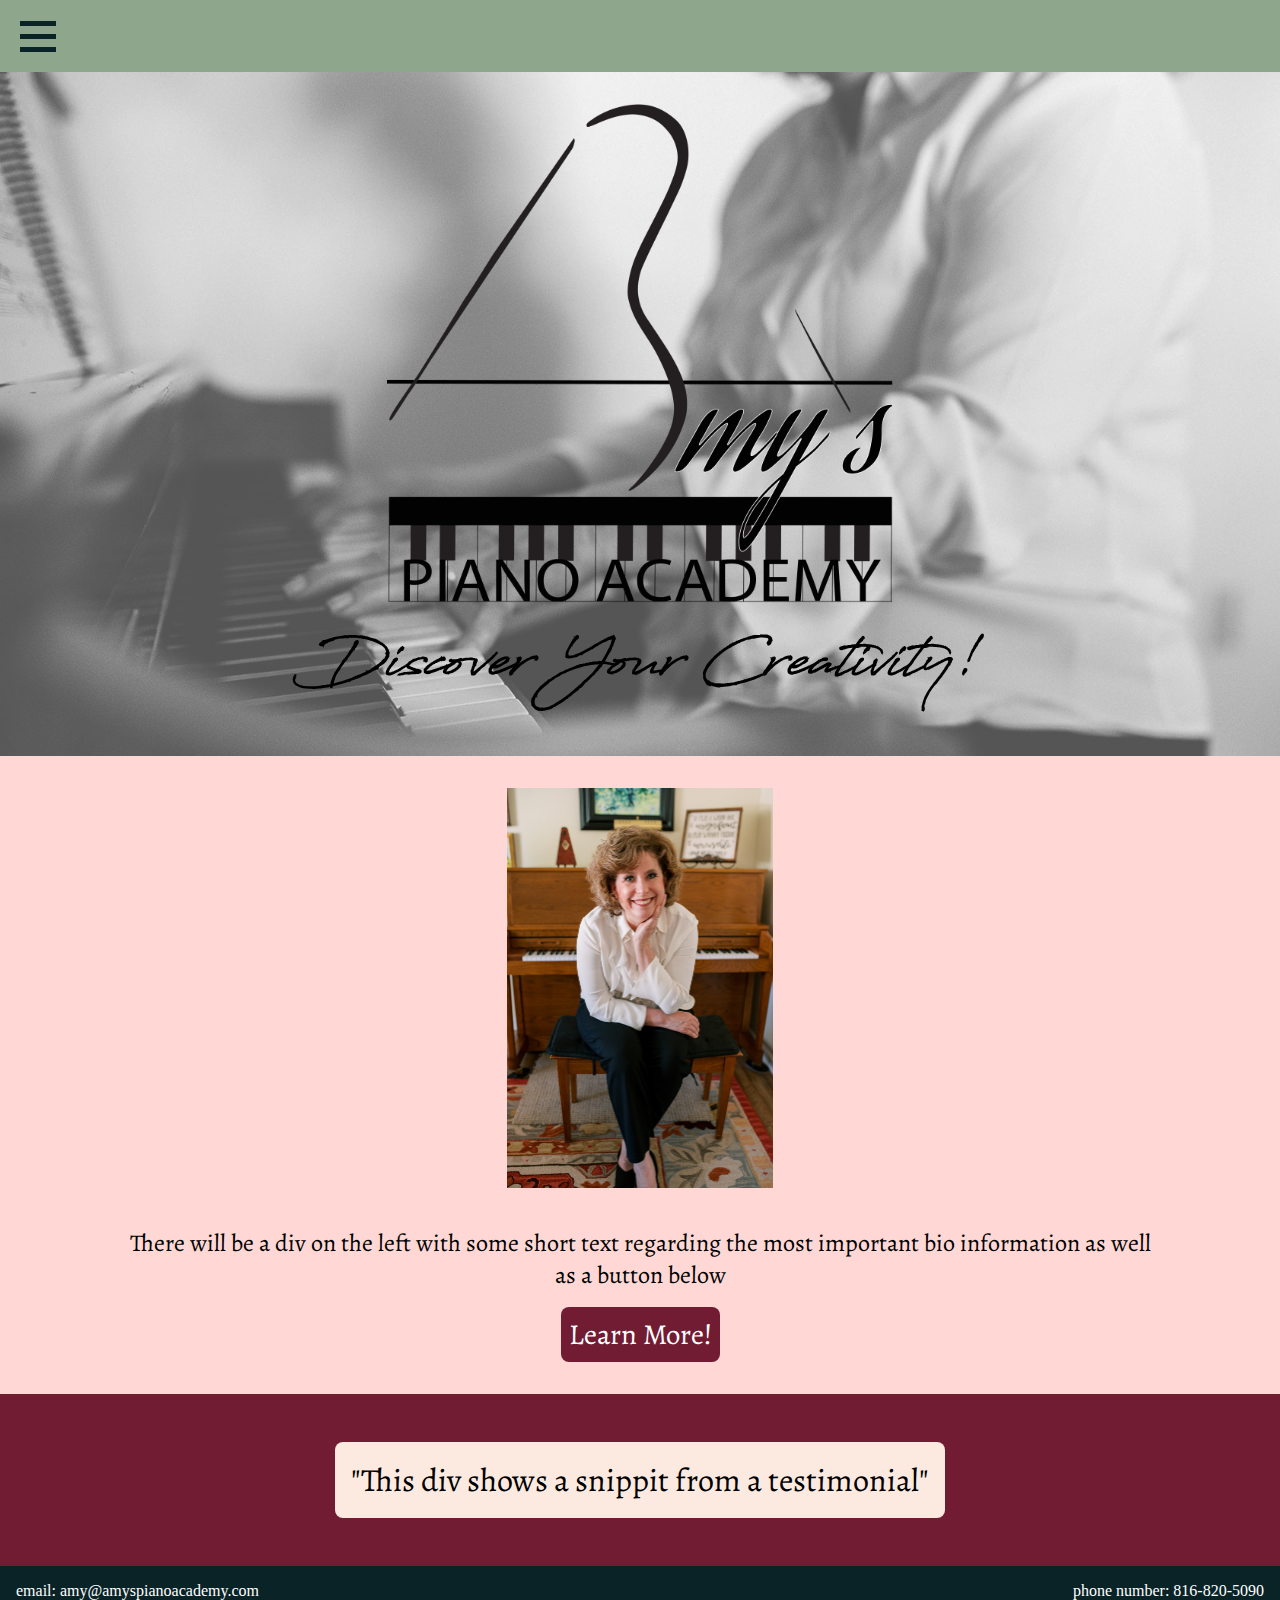
==== index.html @ 3a51057c "Started work on making teaching tree functional" ====
<!DOCTYPE html>
<html lang="en">
<head>
    <meta charset="UTF-8">
    <meta name="viewport" content="width=device-width, initial-scale=1.0">
    <link rel="stylesheet" href="styles.css" >
    <link href="https://fonts.googleapis.com/css2?family=Alegreya:ital,wght@0,400..900;1,400..900&display=swap" rel="stylesheet">
    <title>Amy's Piano Academy - Home Page</title>

    <!--Opens and closes the sidebar menu-->
    <script>
      var menuOpen = false;

      function toggleNav(x) {
        if (menuOpen == false){
          document.getElementById("sidebar").style.width = "250px";
          menuOpen = true;
        } else {
          document.getElementById("sidebar").style.width = "0";
          menuOpen = false;
        }
        x.classList.toggle("change");
      }
    </script>
    
      
</head>
<body style="margin: 0px;">
      <div class="header">
        <div class="header-button-container" onclick="toggleNav(this)">
          <div class="bar1"></div>
          <div class="bar2"></div>
          <div class="bar3"></div>
        </div>
        <div class="header-image-container">
        </div> 
      </div>

      <div class="sidebar" id="sidebar">
        <a class="active" href="index.html">Home Page</a>
        <a class="black-key-button"></a>
        <a href="about.html">About</a>
        <a class="black-key-button"></a>
        <a href="testimonials.html">Testimonials</a>
        <a class="black-key-button"></a>
        <a href="teaching_tree.html">Teaching Tree</a>
        <a href="contact.html">Contact</a>
        <a class="black-key-button"></a>
        <a></a>
        <a class="black-key-button"></a>
        <a></a>
        <a></a>
        <a class="black-key-button"></a>
        <a></a>
        <a class="black-key-button"></a>
        <a></a>
        <a></a>
        <a class="black-key-button"></a>
        <a ></a>
        <a class="black-key-button"></a><a href=""></a>
      </div>
  
      
      <div class="content">
        <div style="text-align: center; max-height: 1024px; padding-top: 32px; background-image: url(images/Amy_Eisenhutt_September_2024-34.jpg); background-size: cover;">
          <img src="images/Amy's Piano Academy Logo.png" alt="Amy's Piano Academy Logo" style="max-height: 512px; max-width: 66%; margin: auto; margin-bottom: 0px; display: flex;" >
          <h1 class="fade-in-text" style="margin-bottom: 36px; margin-top: 5px; font-family: 'Antro Vectra Bolder">Discover Your Creativity!</h1>
        </div>
        <div class="index-bio">
          <div style="flex-wrap: wrap-reverse; display: flex; margin:auto;">
            <div style="font-size: x-large; justify-content: center; align-items: center; margin: auto;">
              <p style="margin: 16px; max-width: 116vh;">There will be a div on the left with some short text regarding the most important bio information as well as a button below</p>
              <a href="about.html"><button class="button-primary">Learn More!</button></a>
            </div>
            <div style="text-align: center; margin: auto; margin-top:16px; margin-bottom: 16px;">
              <img src="images/Amy_Eisenhutt_September_2024-40.jpg" height="400px">
            </div>
          </div>
        </div>
        <div class="index-testimonial">
          <div class="index-speech">
            "This div shows a snippit from a testimonial"
          </div>
          
        </div>
        
      </div>
      <footer>
          <div>
            email: amy@amyspianoacademy.com 
          </div>
          <div>
            phone number: 816-820-5090
          </div>
        </footer>
</body>
</html>
---- styles.css ----
:root{
    --color-ivory: #fceae1;
    --color-gunmetal: #092327;
    --color-light-red: #ffd8d5;
    --color-claret: #711c33;
    --color-green: #8ea78c;
}

@font-face {
  font-family: 'MyriadProCondensed';
  src: url(fonts/MyriadProCondensed.ttf);
}

@font-face {
  font-family: 'AguafinaScript';
  src: url(fonts/AGUAFINASCRIPT-REGULAR.TTF);
}

@font-face {
  font-family: 'Antro Vectra';
  src: url(fonts/Antro_Vectra.otf);
}

.body{
    margin: 0px;
    background-color: var(--color-ivory);
}

@font-face {
  font-family: 'Antro Vectra Bolder';
  src: url(fonts/Antro_Vectra.otf);
}

.sidebar {
    margin: 0;
    padding: 0;
    width: 224px;
    background-color: white;
    position: fixed;
    overflow: hidden;
    max-height: max-content;
    font-family: 'Alegreya';
    font-size: 20px;
    transition: 0.5s;
    width: 0px;
    z-index: 1;
  }

  .sidebar a {
    display: block;
    color: var(--color-gunmetal);
    padding: 16px;
    text-decoration: none;
    border-style: solid;
    border-left: hidden;
    height: 24px;
    text-align: end;
    border-top-left-radius: 0px;
    border-bottom-left-radius: 0px;
    transition: 0.3s;
    padding: auto;
  }

  .black-key-button{
    background-color: var(--color-gunmetal);
    padding: 8px !important;
    width: 80px;
    max-height: 12px;
    position: absolute;
    margin-top: 45px;
  }
   
  .sidebar a.active {
    background-color: var(--color-claret);
    color: white;
  }
  
  .sidebar a:hover:not(.active) {
    background-color: var(--color-gunmetal);
    color: var(--color-ivory);
    
  }

.header{
    position: sticky;
    top: 0;
    display: flex;
    align-items: center;
    justify-content: space-between;
    padding: 4px;
    background-color: var(--color-green);
    height: 64px;
    z-index: 1;
}

.header-image-container{
  position: absolute; /* Positions logo absolutely */
  left: 50%; /* Move logo container to the center */
  transform: translateX(-50%);
  max-height: 64px;
}

.header-button-container{
  display: inline-block;
  cursor: pointer;
  margin-left: 16px;
}


.bar1, .bar2, .bar3 {
  width: 36px;
  height: 5px;
  background-color: var(--color-gunmetal);
  margin: 8px 0;
  transition: 0.4s;
}

.change .bar1 {
  transform: translate(0, 13px) rotate(-45deg);
}

.change .bar2 {opacity: 0;}

.change .bar3 {
  transform: translate(0, -13px) rotate(45deg);
}
  
.content {
    display: flex;
    background-color: var(--color-ivory);
    font-family: 'Alegreya';
    flex-direction: column;
    max-width: 100%;
    min-height: 100vh;
    text-align: center;
    transition: 0.5s;
  }

.index-bio{
  background-color: var(--color-light-red);
  color: black;
  display: flex;
  flex-wrap: wrap-reverse;
  flex-direction: row;
  font-size: larger;
  justify-content: space-between;
  padding: 16px;
  justify-content: center;
  align-items: center;
}

.index-bio button{
  background-color: var(--color-claret);
  border-radius: 8px;
  border-width: 0px;
  padding: 8px;
  color: white;
  font-size: larger;
  font-family: 'Alegreya', serif;
  transition: 0.3s;
  margin-bottom: 16px;
}

.index-bio button:hover{
  background-color: #431723;
  cursor: pointer;
}


.index-testimonial{
  background-color: var(--color-claret) ;
  color: white;
  font-size: xx-large;
  padding: 16px;
}

.index-speech{
  color: black;
  background-color: var(--color-ivory);
  max-width: max-content;
  justify-content: center;
  text-align: center;
  border-radius: 8px;
  padding: 16px;
  margin: auto;
  margin-top: 32px;
  margin-bottom: 32px;
  display: flex;
  flex-wrap: wrap;
}

footer{
  display: flex;
  background-color: #092327;
  color: white;
  left: 0;
  bottom: 0;
  padding: 16px;
  flex-direction: row;
  justify-content: space-between;
}


  .testimonials-row{
    display: flex;
    flex-wrap: wrap;
  }

  .testimonial, .testimonial-image-container{
    display: flex;
    text-align: left;
    font-size: 20px;
    padding: 16px;
    margin: auto;
    margin-bottom: 32px;
    margin-top: 32px;
    flex: 1;
    background-color: white;
    border-radius: 8px;
    max-width: 90vw;
    box-shadow: 12px 12px 16px 0px #ab7a76;
    flex-direction: column;
    line-height: 36px;
  }

  .testimonial-image-container img{
    margin: auto;
    max-width: 100%;
  }

  .testimonial-signature{
    text-align: end;
    margin-top: 16px;
    margin-top: auto;
    font-style: italic;
    font-size: 16px;
    color: var(--color-gunmetal);
  }

  .contact-card{
    display: flex;
    flex-direction: column;
    margin: 36px;
    background-color: var(--color-gunmetal);
    color: white;
    border-radius: 8px;
    padding: 32px;
    text-align: left;
    font-size: x-large;
    margin-left: 10vw;
    margin-right: 10vw;
    box-shadow: 12px 12px 16px 0px #ab7a76;
  }

  .contact-card a{
    text-decoration: none;
    color: var(--color-green);
    text-decoration: underline;
  }

  .repeat-dot{
    height: 8px;
    width: 8px;
    background-color: black;
    border-radius: 50%;
    display: inline-block;
    margin-left: 16px;
    margin-right: 16px;
  }

  .mobile-divider{
    width: 100%;
  }
  
  .svg-container {
    min-height: 100vh;
    background-image: url(images/tree.svg); /* Path to your SVG */
    background-repeat: repeat-y; /* Repeat on the Y-axis */
    background-position: center; /* Center the SVG horizontally */
    background-size: contain; /* Maintain aspect ratio and stretch vertically */
}

.tree-card{
  background-color: white;
  max-width: 600px;
  min-width: 40%;
  padding: 16px;
  border-radius: 8px;
  text-align: left;
  margin: 16px;
  box-shadow: 12px 12px 16px 0px #ab7a76;
  display: flex;
  flex-direction: row;
}

  @media (max-width: 768px) {
    .sidebar {
        width: 0px;
    }

    .body{
        flex-direction: column;
    }

    div.content{
        margin-left: 0px;
    }

    .testimonial, .testimonial-image-container{
      display: block;
      width: 0%;
      min-width: 60%;
    }

    
}

@media (min-width: 768px){
    .mobile-divider{
      display: none;
    }

    .testimonial, .testimonial-image-container{
      margin: 36px;
    }
}

.fade-in-text {
  font-size: 380%;
  font-weight: bolder;
  animation: fadeIn 5s;
  -webkit-animation: fadeIn 5s;
  -moz-animation: fadeIn 5s;
  -o-animation: fadeIn 5s;
  -ms-animation: fadeIn 5s;
}


@keyframes fadeIn {
  0% { opacity: 0; }
  100% { opacity: 1; }
}

@-moz-keyframes fadeIn {
  0% { opacity: 0; }
  100% { opacity: 1; }
}

@-webkit-keyframes fadeIn {
  0% { opacity: 0; }
  100% { opacity: 1; }
}

@-o-keyframes fadeIn {
  0% { opacity: 0; }
  100% { opacity: 1; }
}

@-ms-keyframes fadeIn {
  0% { opacity: 0; }
  100% { opacity: 1; }
}
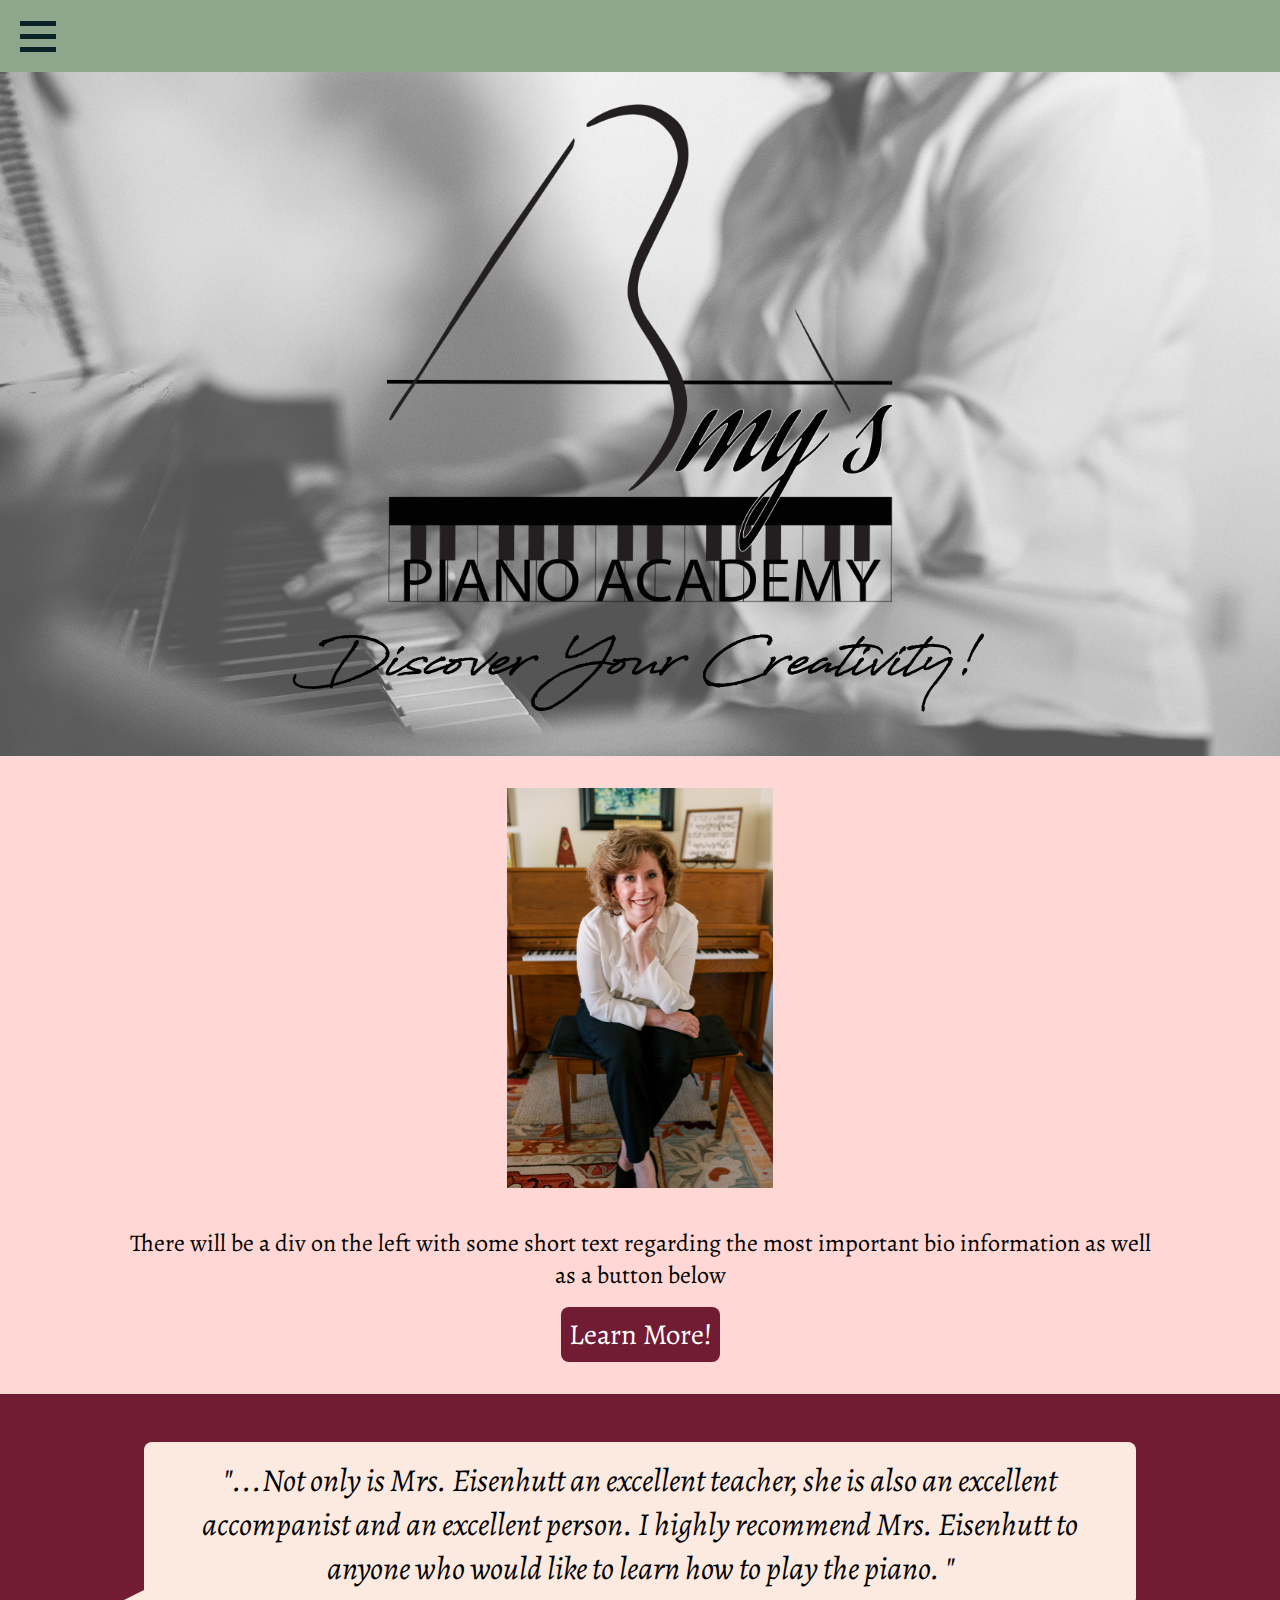
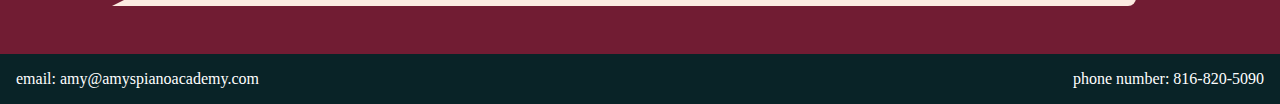
==== commit 8a3992bf: "Added in third photo to testimonials page and added speech bubble tail to testimonial on index page" ====
--- a/index.html
+++ b/index.html
@@ -79,7 +79,12 @@
         </div>
         <div class="index-testimonial">
           <div class="index-speech">
-            "This div shows a snippit from a testimonial"
+            <em>"...Not only is Mrs. Eisenhutt an excellent teacher, she is also an excellent 
+              accompanist and an excellent person. I highly recommend Mrs. Eisenhutt 
+              to anyone who would like to learn how to play the piano. "</em>
+            <div style="position: absolute; width: 64px; height: 32px; bottom: 0px; left: -32px; background-color: var(--color-ivory); z-index: -1; clip-path: polygon(100% 100%, 0% 100%, 100% 0%);">
+
+            </div>
           </div>
           
         </div>
--- a/styles.css
+++ b/styles.css
@@ -187,6 +187,10 @@
   margin-bottom: 32px;
   display: flex;
   flex-wrap: wrap;
+  margin-left: 10vw;
+  margin-right: 10vw;
+  position: relative;
+  z-index: 0;
 }
 
 footer{
@@ -258,6 +262,10 @@
     text-decoration: underline;
   }
 
+  .contact-card *{
+    margin-bottom: 8px;
+  }
+
   .repeat-dot{
     height: 8px;
     width: 8px;
@@ -277,7 +285,7 @@
     background-image: url(images/tree.svg); /* Path to your SVG */
     background-repeat: repeat-y; /* Repeat on the Y-axis */
     background-position: center; /* Center the SVG horizontally */
-    background-size: contain; /* Maintain aspect ratio and stretch vertically */
+    background-size: 60%;
 }
 
 .tree-card{
@@ -287,13 +295,26 @@
   padding: 16px;
   border-radius: 8px;
   text-align: left;
-  margin: 16px;
+  margin: 40px;
   box-shadow: 12px 12px 16px 0px #ab7a76;
   display: flex;
   flex-direction: row;
-}
-
-  @media (max-width: 768px) {
+  align-items: center;
+  margin-bottom: 5vw;
+}
+
+.tree-card-description{
+  padding: 8px;
+}
+
+.tree-card img{
+  justify-self: center;
+  display: flex;
+  margin: auto;
+  max-width: 33%;
+}
+
+  @media (max-width: 600px) {
     .sidebar {
         width: 0px;
     }
@@ -307,17 +328,26 @@
     }
 
     .testimonial, .testimonial-image-container{
-      display: block;
       width: 0%;
       min-width: 60%;
     }
 
+    .tree-card{
+      flex-wrap: wrap;
+      margin-left: 16px !important;
+      margin-right: 16px !important;
+    }
+
     
 }
 
-@media (min-width: 768px){
+@media (min-width: 600px){
     .mobile-divider{
       display: none;
+    }
+
+    .tree-card{
+      flex-wrap: nowrap;
     }
 
     .testimonial, .testimonial-image-container{
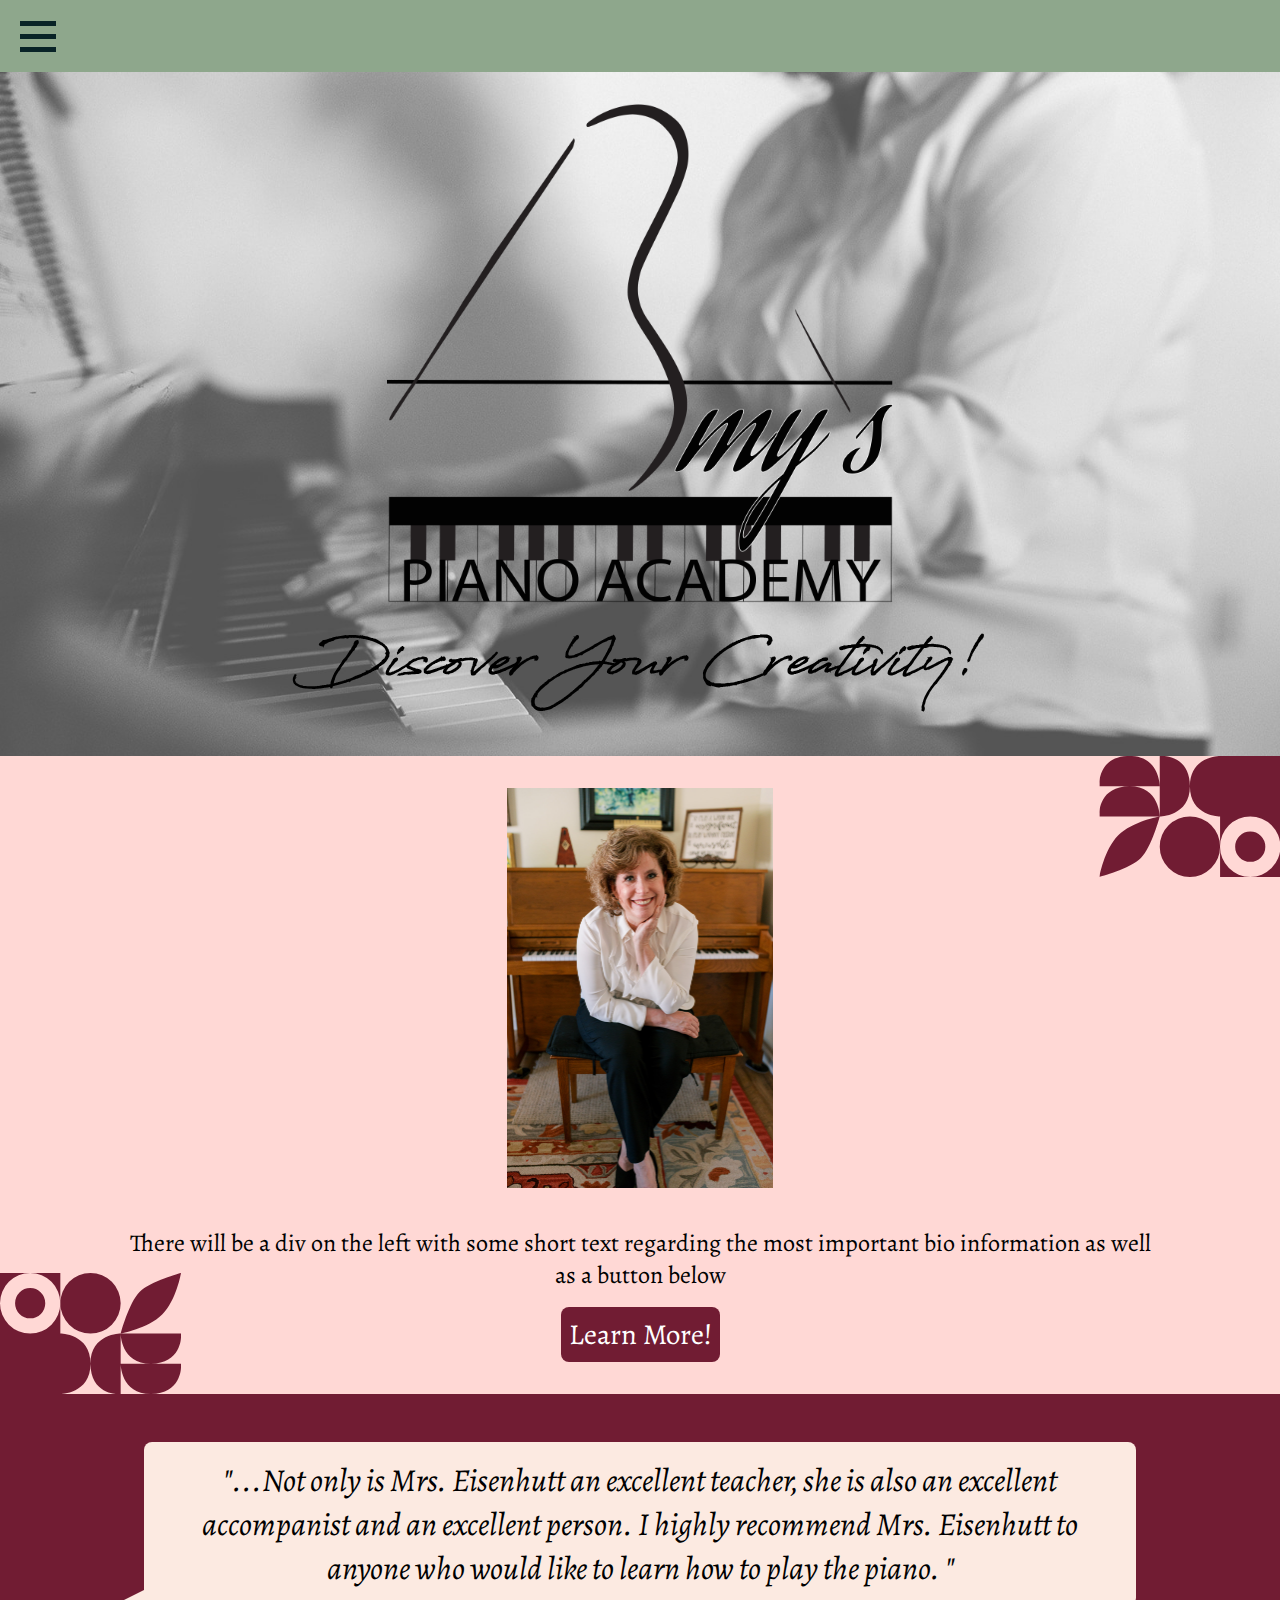
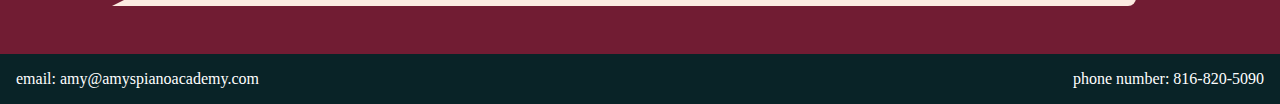
==== commit 24e0465c: "Added full bio to about page and footer" ====
--- a/index.html
+++ b/index.html
@@ -76,6 +76,8 @@
               <img src="images/Amy_Eisenhutt_September_2024-40.jpg" height="400px">
             </div>
           </div>
+          <img src="images/abstract_corner.svg" style="position: absolute; left: 0px; bottom: 0px; max-width: 25%; z-index: 0">
+          <img src="images/abstract_corner.svg" style="position: absolute; right: 0px; top: 0px; max-width: 25%; z-index: 0; transform: rotate(180deg);">
         </div>
         <div class="index-testimonial">
           <div class="index-speech">
--- a/styles.css
+++ b/styles.css
@@ -43,7 +43,7 @@
     font-size: 20px;
     transition: 0.5s;
     width: 0px;
-    z-index: 1;
+    z-index: 2;
   }
 
   .sidebar a {
@@ -90,7 +90,7 @@
     padding: 4px;
     background-color: var(--color-green);
     height: 64px;
-    z-index: 1;
+    z-index: 2;
 }
 
 .header-image-container{
@@ -147,6 +147,11 @@
   padding: 16px;
   justify-content: center;
   align-items: center;
+  position: relative;
+}
+
+.index-bio * {
+  z-index: 1;
 }
 
 .index-bio button{
@@ -204,6 +209,24 @@
   justify-content: space-between;
 }
 
+.about-text{
+  background-color: var(--color-light-red);
+  display: flex;
+  text-align: left;
+  justify-content: center;
+  flex-wrap: wrap;
+  font-size: x-large;
+  margin-left: 0px;
+  margin-right: 0px;
+  padding: 32px;
+  margin-top: 32px;
+  border-radius: 16px;
+  box-shadow: 12px 12px 16px 0px var(--color-gunmetal);
+}
+
+.bio-img{
+  margin: auto;
+}
 
   .testimonials-row{
     display: flex;
@@ -314,6 +337,7 @@
   max-width: 33%;
 }
 
+
   @media (max-width: 600px) {
     .sidebar {
         width: 0px;
@@ -338,6 +362,11 @@
       margin-right: 16px !important;
     }
 
+    .about-image-left, .about-image-right{
+      margin-left: auto;
+      margin-right: auto;
+    }
+
     
 }
 
@@ -352,6 +381,19 @@
 
     .testimonial, .testimonial-image-container{
       margin: 36px;
+    }
+
+    .about-image-left{
+      margin-right: 32px;
+    }
+
+    .about-image-right{
+      margin-left: 32px;
+    }
+
+    .about-text{
+      margin-left: 12%;
+      margin-right: 12%;
     }
 }
 
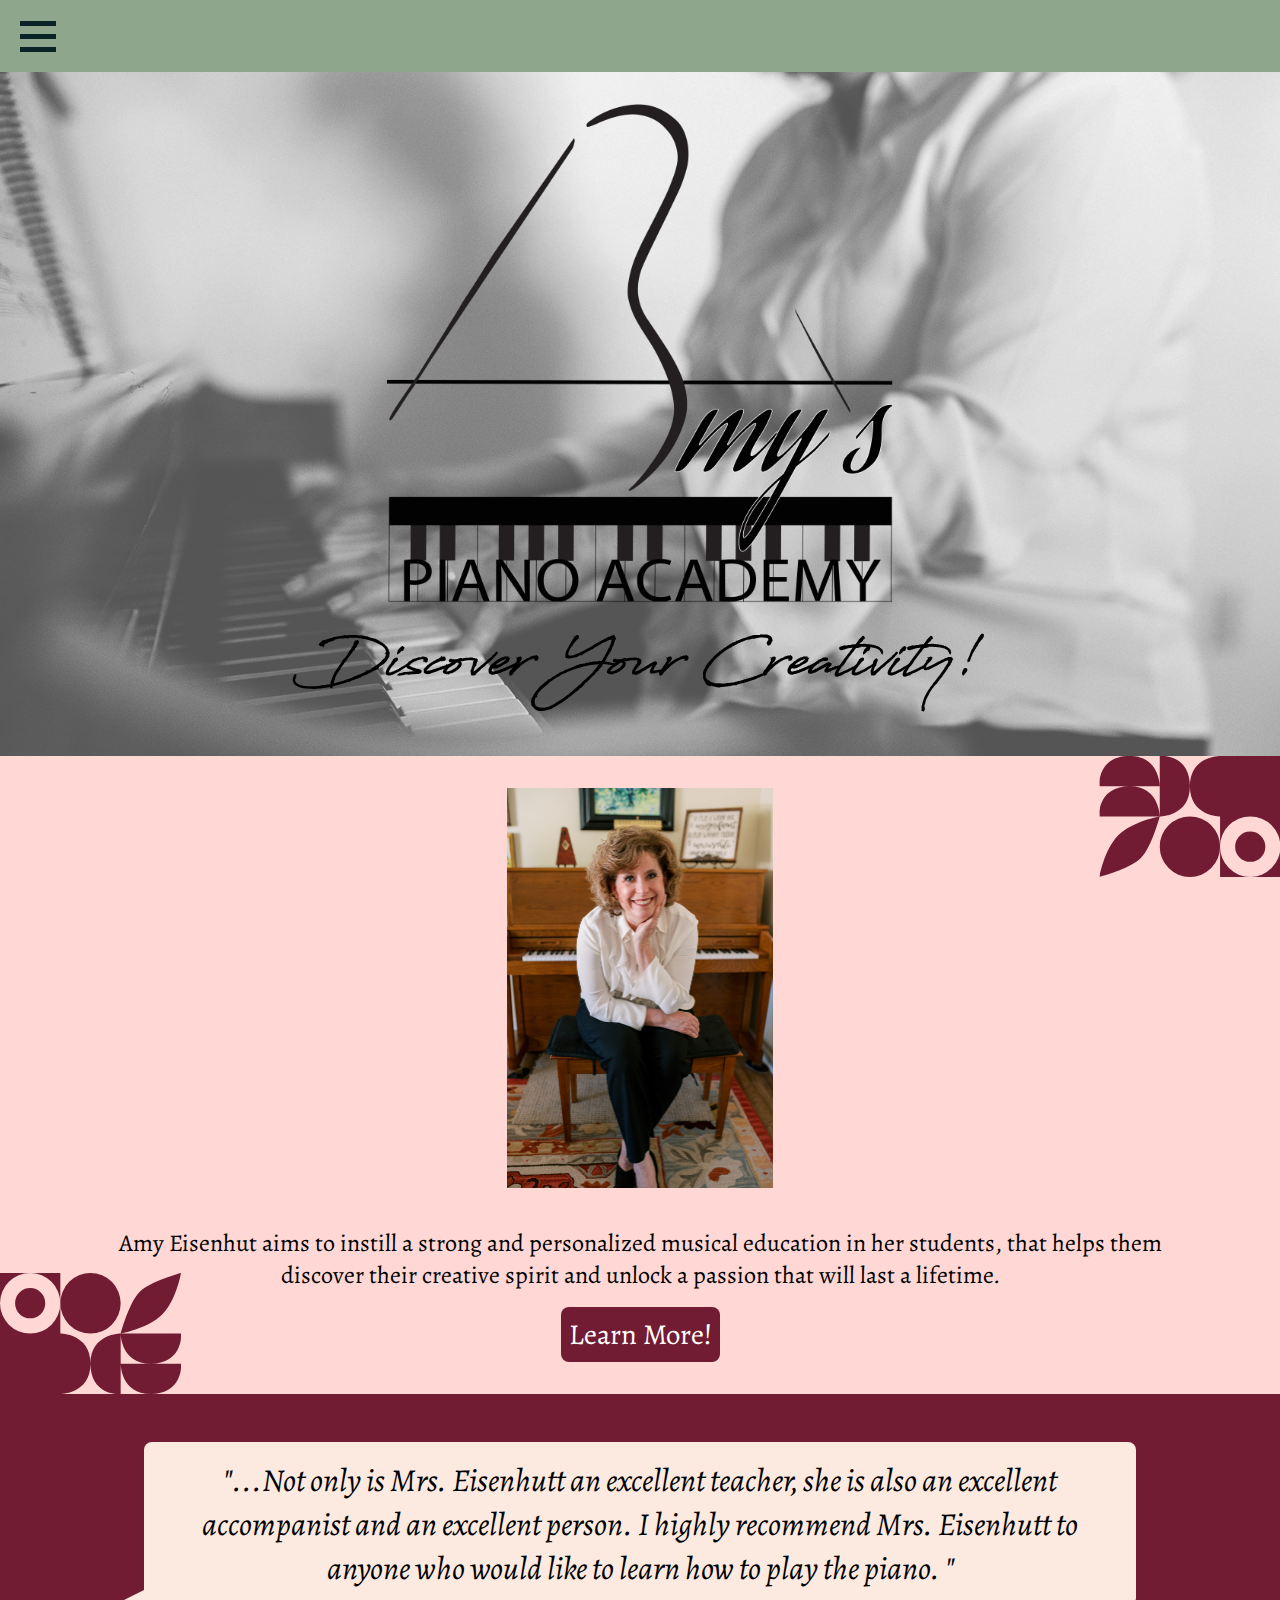
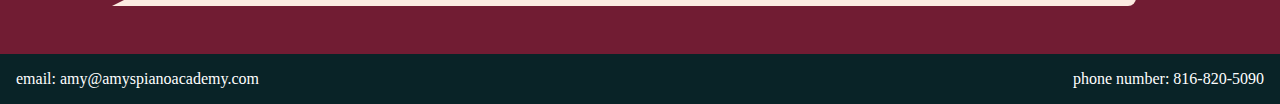
==== commit 187c841d: "Added in last text and added border to image on contact page" ====
--- a/index.html
+++ b/index.html
@@ -69,7 +69,7 @@
         <div class="index-bio">
           <div style="flex-wrap: wrap-reverse; display: flex; margin:auto;">
             <div style="font-size: x-large; justify-content: center; align-items: center; margin: auto;">
-              <p style="margin: 16px; max-width: 116vh;">There will be a div on the left with some short text regarding the most important bio information as well as a button below</p>
+              <p style="margin: 16px; max-width: 116vh;"> Amy Eisenhut aims to instill a strong and personalized musical education in her students, that helps them discover their creative spirit and unlock a passion that will last a lifetime.</p>
               <a href="about.html"><button class="button-primary">Learn More!</button></a>
             </div>
             <div style="text-align: center; margin: auto; margin-top:16px; margin-bottom: 16px;">
--- a/styles.css
+++ b/styles.css
@@ -337,6 +337,10 @@
   max-width: 33%;
 }
 
+.contact-photo{
+  border: 20px solid;
+}
+
 
   @media (max-width: 600px) {
     .sidebar {
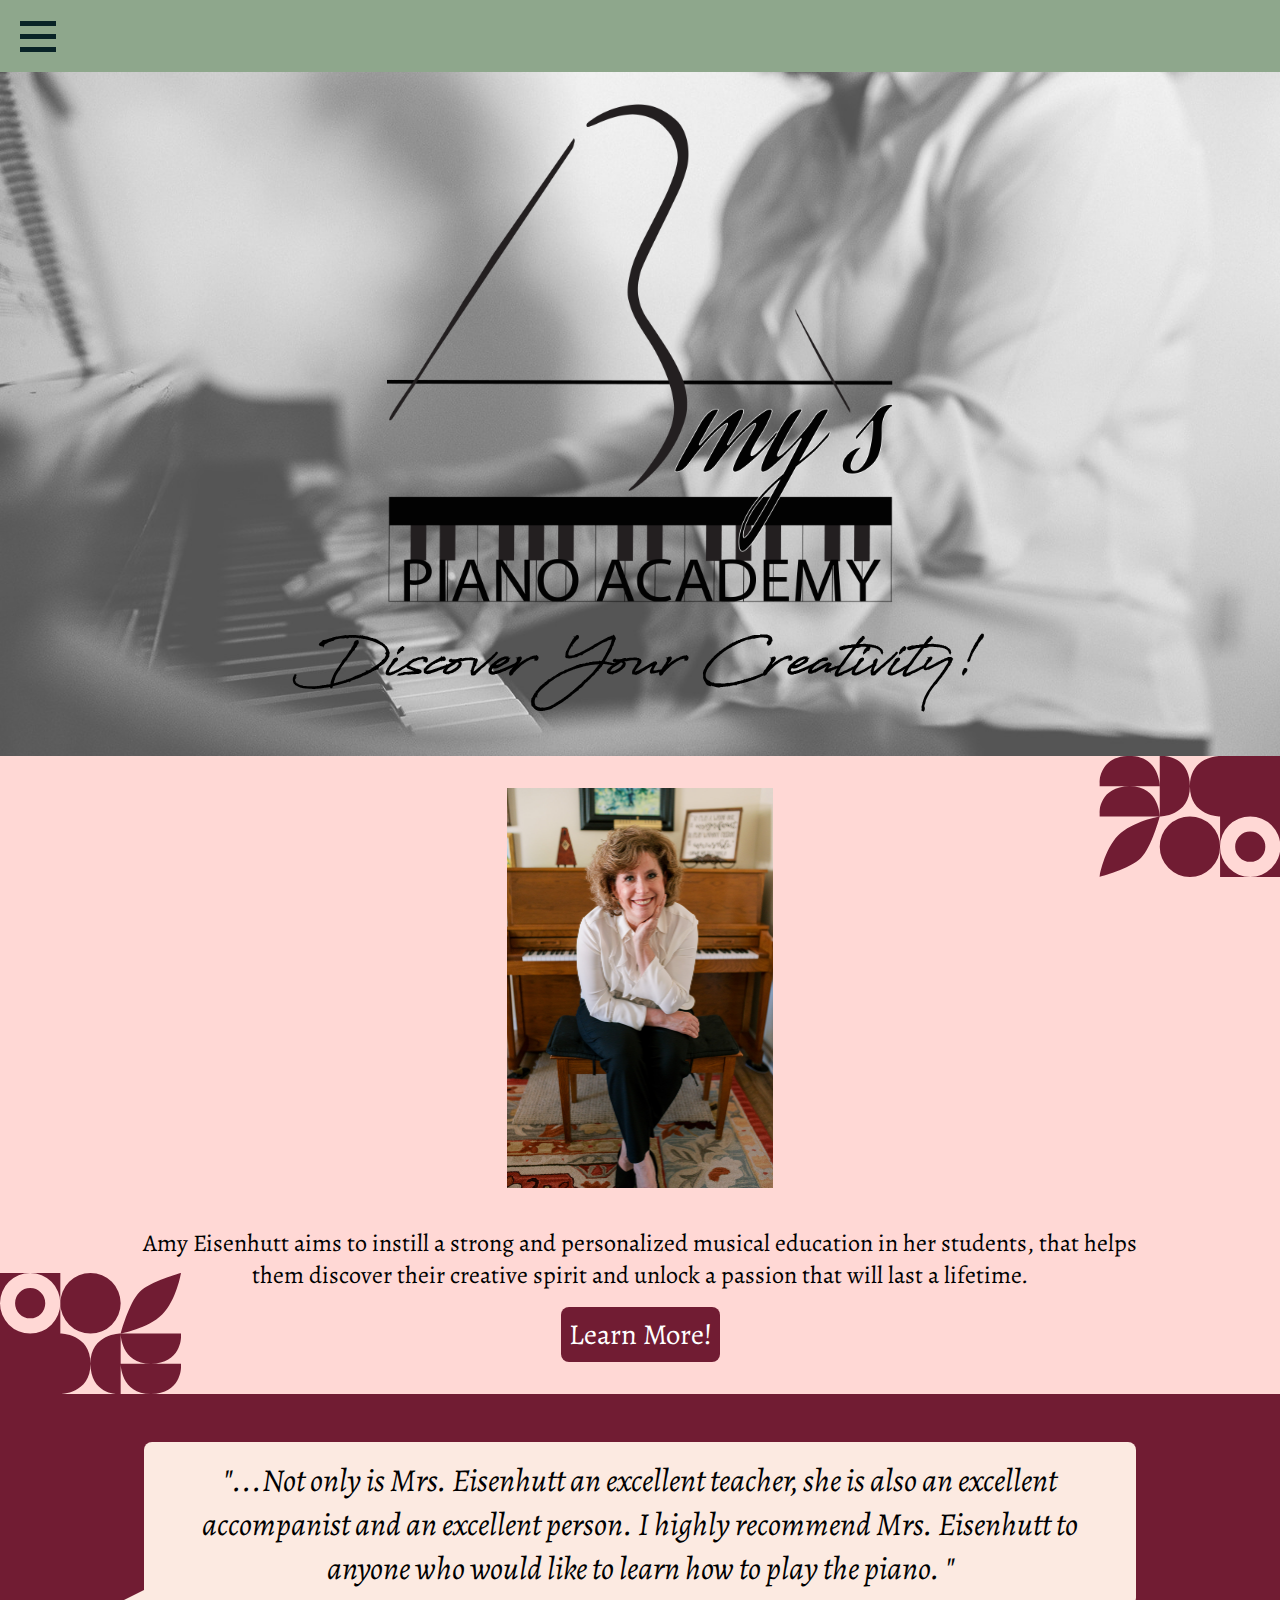
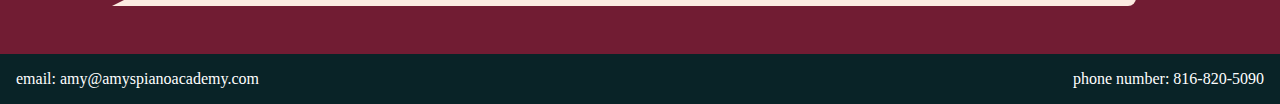
==== commit 716ee883: "Adjusted contact page photo and fixed typo on homepage" ====
--- a/index.html
+++ b/index.html
@@ -69,7 +69,7 @@
         <div class="index-bio">
           <div style="flex-wrap: wrap-reverse; display: flex; margin:auto;">
             <div style="font-size: x-large; justify-content: center; align-items: center; margin: auto;">
-              <p style="margin: 16px; max-width: 116vh;"> Amy Eisenhut aims to instill a strong and personalized musical education in her students, that helps them discover their creative spirit and unlock a passion that will last a lifetime.</p>
+              <p style="margin: 16px; max-width: 116vh;"> Amy Eisenhutt aims to instill a strong and personalized musical education in her students, that helps them discover their creative spirit and unlock a passion that will last a lifetime.</p>
               <a href="about.html"><button class="button-primary">Learn More!</button></a>
             </div>
             <div style="text-align: center; margin: auto; margin-top:16px; margin-bottom: 16px;">
--- a/styles.css
+++ b/styles.css
@@ -337,10 +337,6 @@
   max-width: 33%;
 }
 
-.contact-photo{
-  border: 20px solid;
-}
-
 
   @media (max-width: 600px) {
     .sidebar {
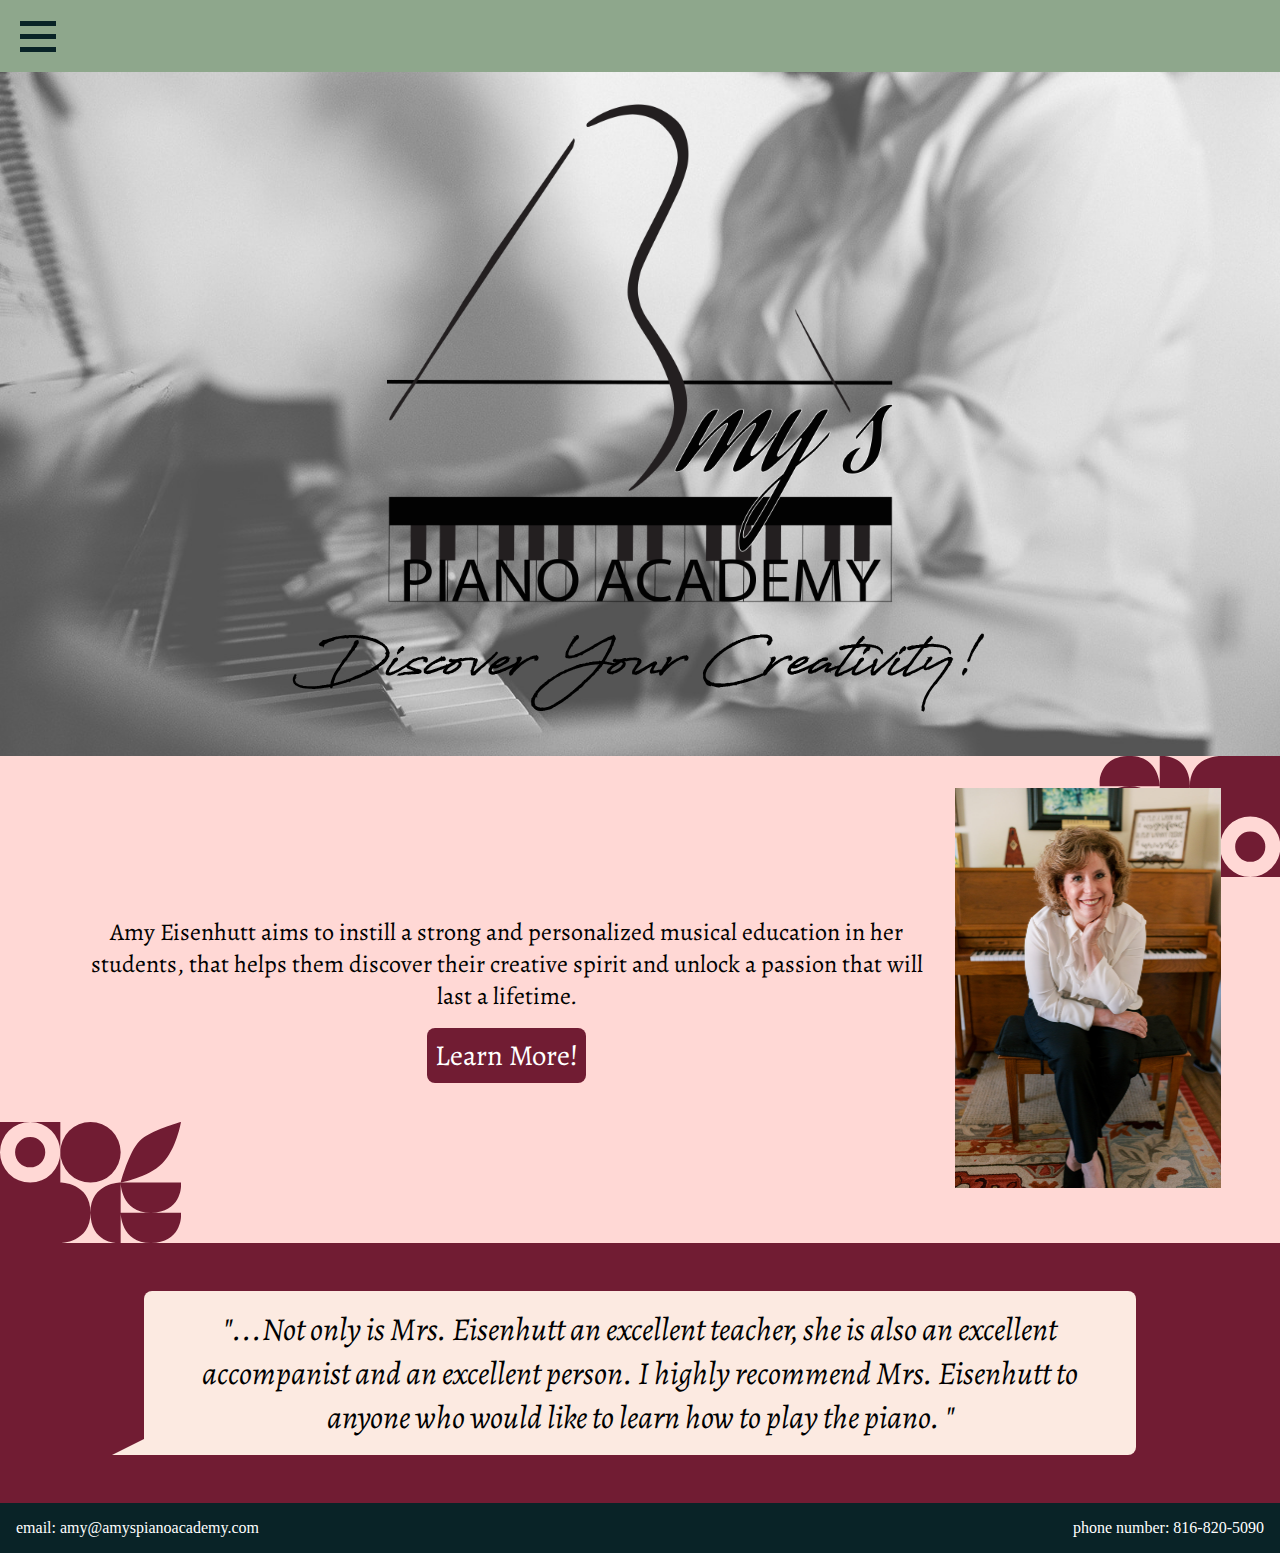
==== commit 1b068f9e: "Made adjustments to width of text on homepage and added full names on testimonials" ====
--- a/index.html
+++ b/index.html
@@ -69,10 +69,10 @@
         <div class="index-bio">
           <div style="flex-wrap: wrap-reverse; display: flex; margin:auto;">
             <div style="font-size: x-large; justify-content: center; align-items: center; margin: auto;">
-              <p style="margin: 16px; max-width: 116vh;"> Amy Eisenhutt aims to instill a strong and personalized musical education in her students, that helps them discover their creative spirit and unlock a passion that will last a lifetime.</p>
+              <p style="margin: 16px; max-width: 96vh;"> Amy Eisenhutt aims to instill a strong and personalized musical education in her students, that helps them discover their creative spirit and unlock a passion that will last a lifetime.</p>
               <a href="about.html"><button class="button-primary">Learn More!</button></a>
             </div>
-            <div style="text-align: center; margin: auto; margin-top:16px; margin-bottom: 16px;">
+            <div style="text-align: center; margin: auto; margin-top:16px; margin-bottom: 32px;">
               <img src="images/Amy_Eisenhutt_September_2024-40.jpg" height="400px">
             </div>
           </div>
--- a/styles.css
+++ b/styles.css
@@ -148,6 +148,10 @@
   justify-content: center;
   align-items: center;
   position: relative;
+}
+
+.button-primary{
+  margin-bottom: 32px;
 }
 
 .index-bio * {
